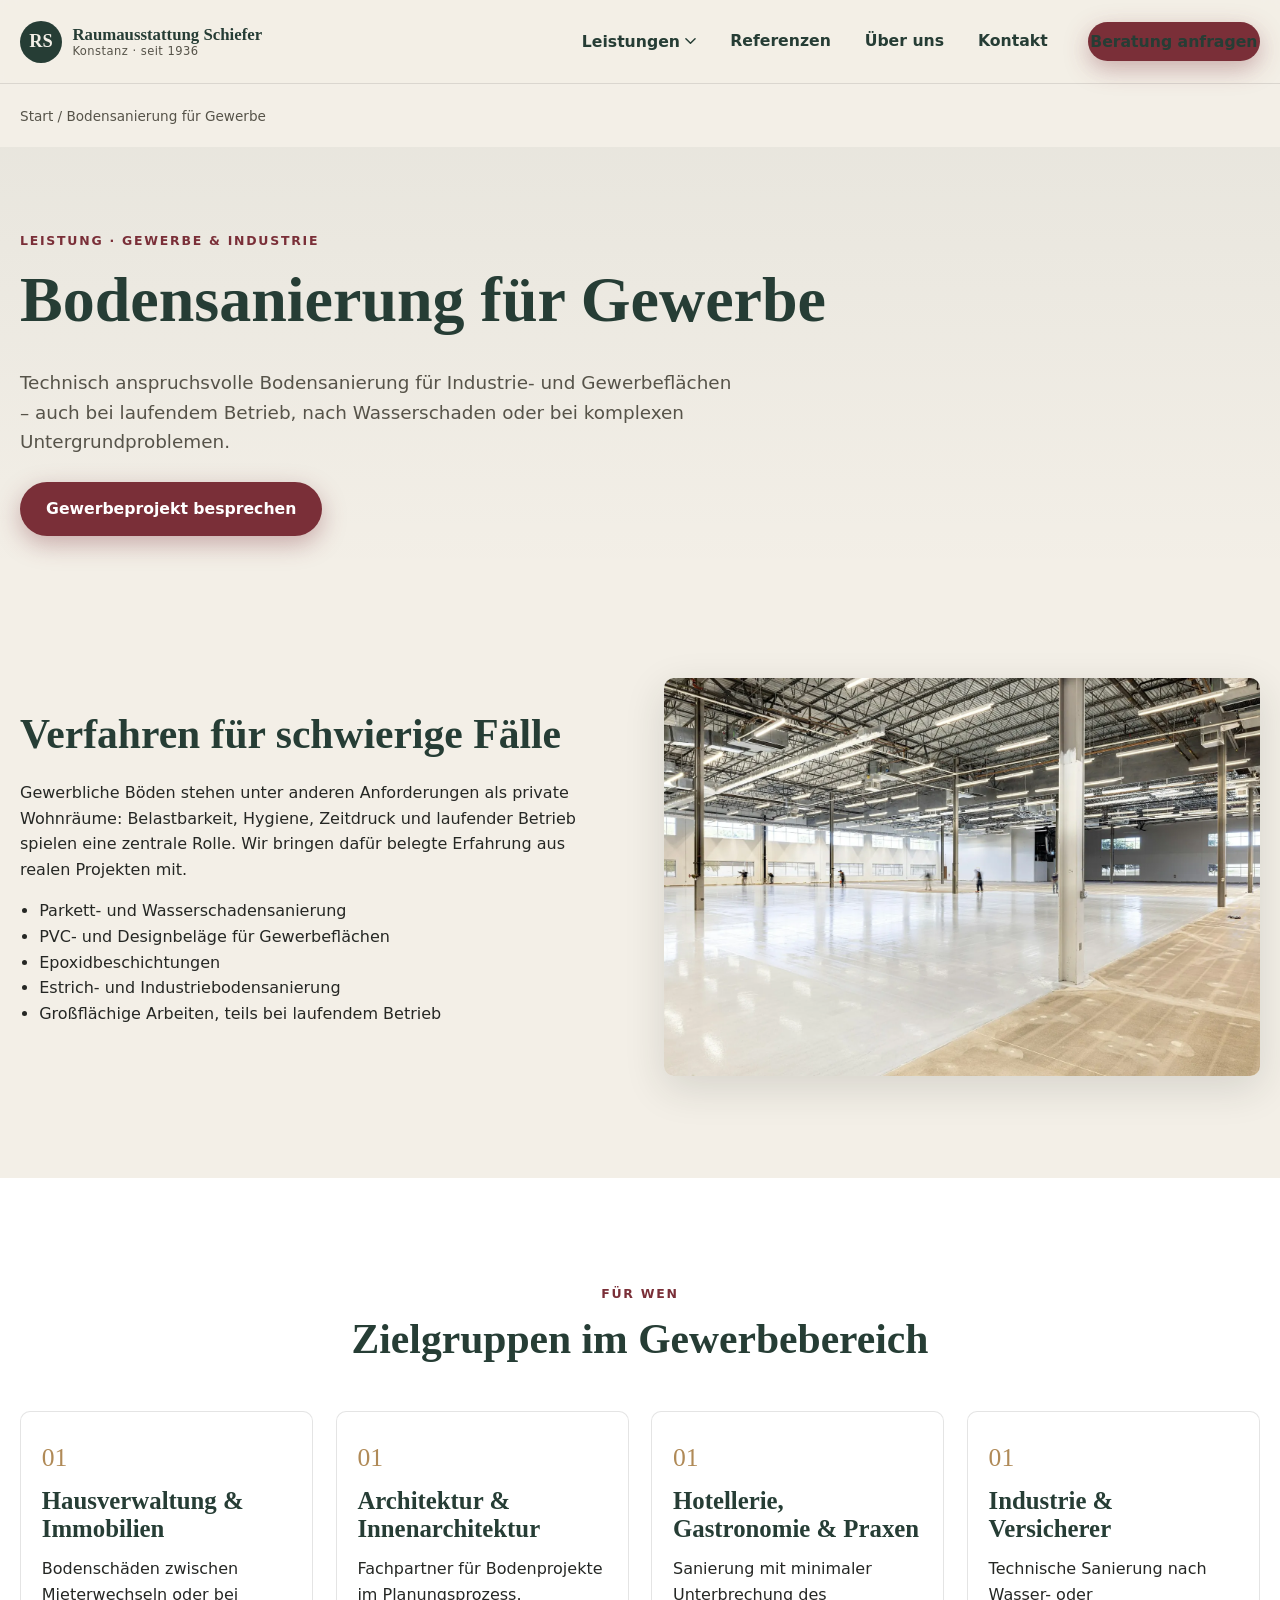
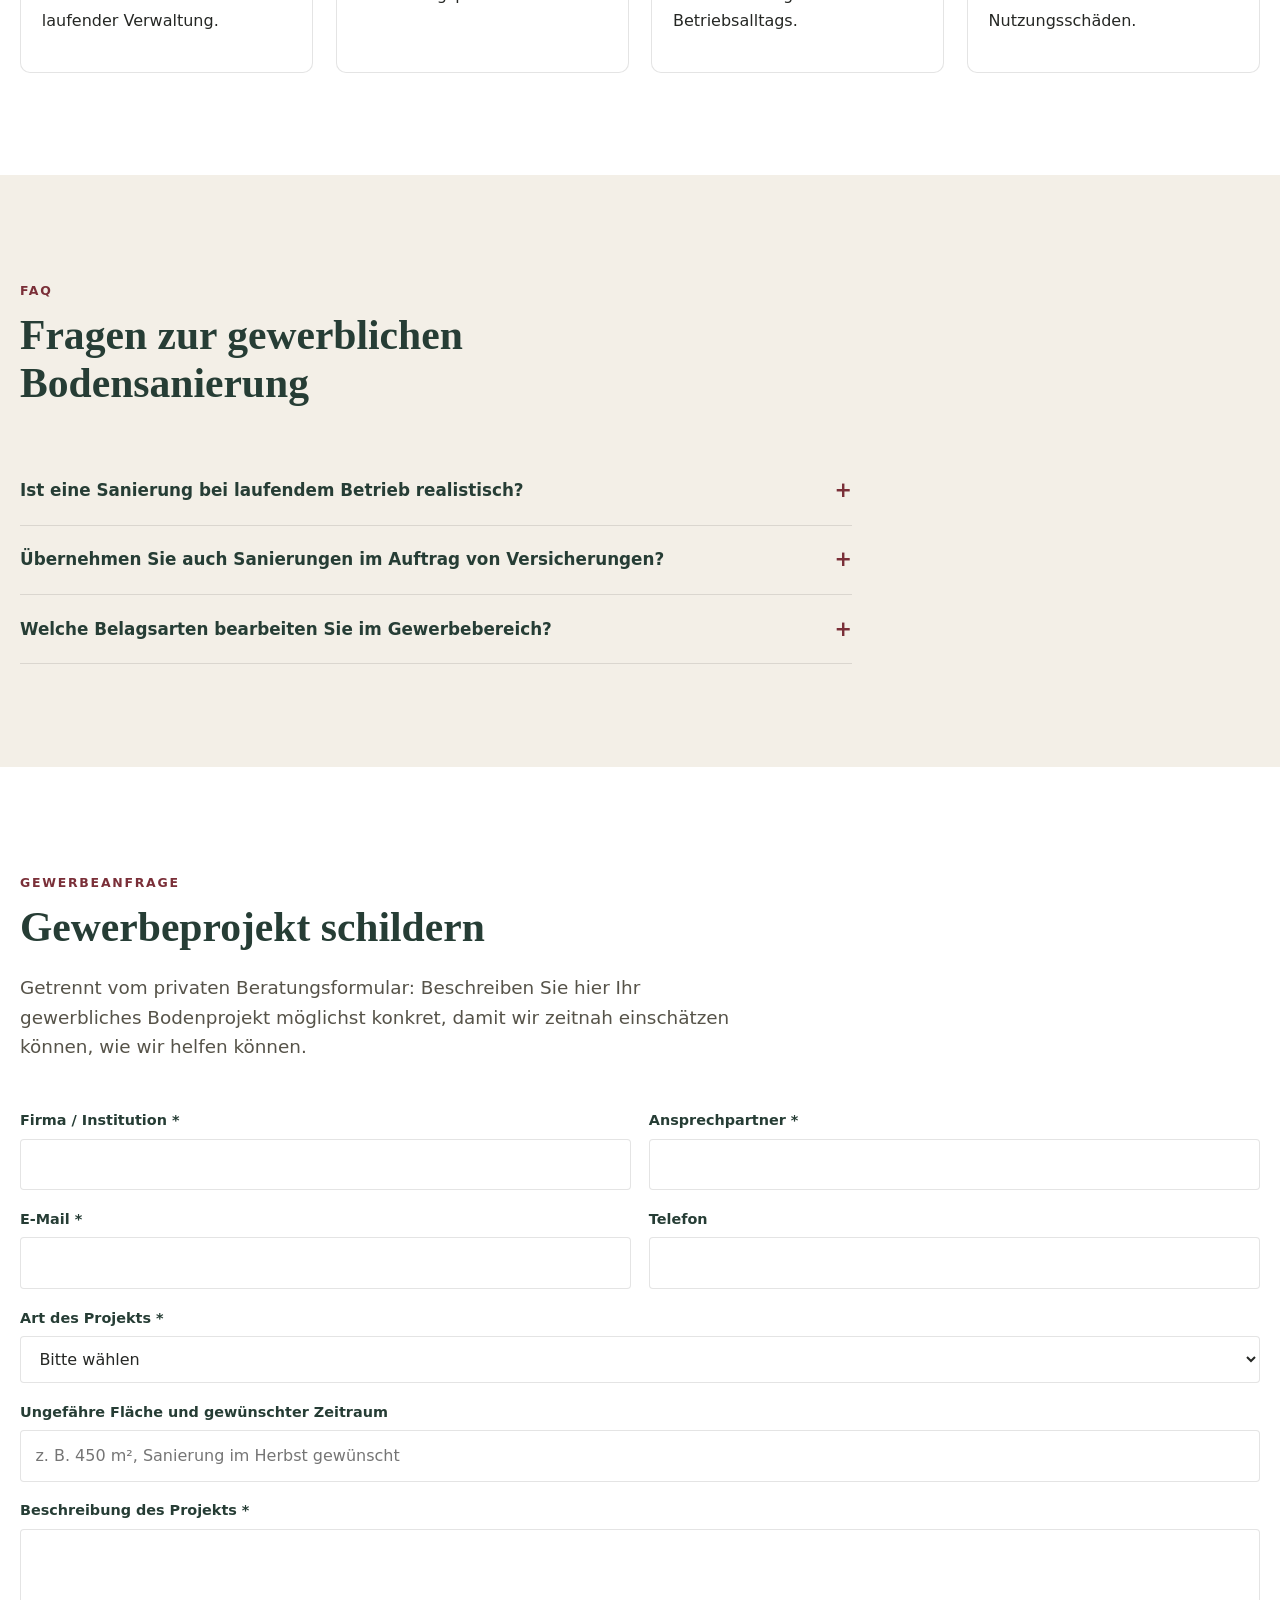
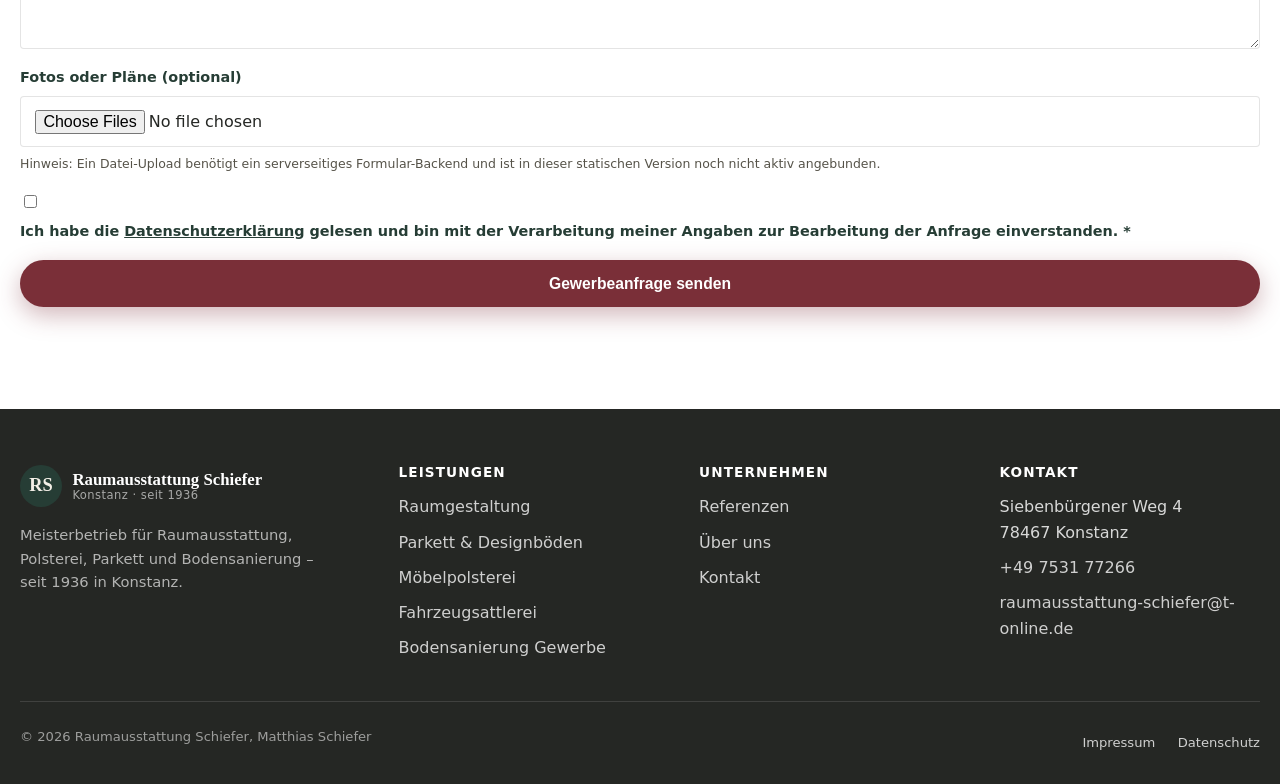
==== bodensanierung-gewerbe.html @ 358d0078 "Initial commit: Raumausstattung Schiefer Website Statische Website (HTML/CSS/Vanilla JS) für Raumaus" ====
<!doctype html>
<html lang="de">
<head>
<meta charset="UTF-8">
<meta name="viewport" content="width=device-width, initial-scale=1">
<title>Bodensanierung für Gewerbe Konstanz | Industrie & B2B | Raumausstattung Schiefer</title>
<meta name="description" content="Gewerbliche Bodensanierung in Konstanz: Wasserschadensanierung, Estrich- und Industriebodensanierung, Epoxidbeschichtung und Designbeläge – auch bei laufendem Betrieb.">
<link rel="canonical" href="https://raumausstattung-schiefer.aurora-innovations.de/bodensanierung-gewerbe.html">
<meta property="og:type" content="website">
<meta property="og:title" content="Bodensanierung für Gewerbe Konstanz | Industrie & B2B | Raumausstattung Schiefer">
<meta property="og:description" content="Gewerbliche Bodensanierung in Konstanz: Wasserschadensanierung, Estrich- und Industriebodensanierung, Epoxidbeschichtung und Designbeläge – auch bei laufendem Betrieb.">
<meta property="og:url" content="https://raumausstattung-schiefer.aurora-innovations.de/bodensanierung-gewerbe.html">
<meta name="theme-color" content="#263D35">
<link rel="stylesheet" href="css/style.css">
</head>
<body>
<a class="skip-link" href="#main">Zum Inhalt springen</a>

<header class="site-header">
  <div class="container">
    <a class="brand" href="index.html" aria-label="Raumausstattung Schiefer – Startseite">
      <span class="brand-mark" aria-hidden="true">RS</span>
      <span class="brand-text"><strong>Raumausstattung Schiefer</strong><span>Konstanz · seit 1936</span></span>
    </a>
    <nav class="main-nav" id="primary-navigation" data-open="false" aria-label="Hauptnavigation">
      <div class="nav-inner">
        <ul>
          <li class="nav-dropdown" data-open="false">
            <button type="button" class="nav-dropdown-toggle" aria-expanded="false" aria-controls="leistungen-panel" aria-current="page">
              Leistungen
              <svg viewBox="0 0 12 8" aria-hidden="true"><path d="M1 1l5 5 5-5" fill="none" stroke="currentColor" stroke-width="1.6" stroke-linecap="round" stroke-linejoin="round"/></svg>
            </button>
            <ul class="nav-dropdown-panel" id="leistungen-panel">
              <li><a href="raumgestaltung.html">Raumgestaltung</a></li>
              <li><a href="parkett-designboeden.html">Parkett &amp; Designböden</a></li>
              <li><a href="moebelpolsterei.html">Möbelpolsterei</a></li>
              <li><a href="fahrzeugsattlerei.html">Fahrzeugsattlerei</a></li>
              <li><a href="bodensanierung-gewerbe.html" aria-current="page">Bodensanierung für Gewerbe</a></li>
            </ul>
          </li>
          <li><a href="referenzen.html">Referenzen</a></li>
          <li><a href="ueber-uns.html">Über uns</a></li>
          <li><a href="kontakt.html">Kontakt</a></li>
        </ul>
        <div class="nav-cta"><a class="btn btn-primary" href="kontakt.html">Beratung anfragen</a></div>
      </div>
    </nav>
    <button type="button" class="nav-toggle" aria-expanded="false" aria-controls="primary-navigation" aria-label="Menü öffnen"><span></span></button>
  </div>
</header>

<main id="main">
  <nav class="breadcrumbs container" aria-label="Breadcrumb" style="padding-top:1.4rem;">
    <a href="index.html">Start</a> / <span aria-current="page">Bodensanierung für Gewerbe</span>
  </nav>

  <section class="page-hero">
    <div class="container">
      <span class="eyebrow">Leistung · Gewerbe &amp; Industrie</span>
      <h1>Bodensanierung für Gewerbe</h1>
      <p class="lede">Technisch anspruchsvolle Bodensanierung für Industrie- und Gewerbeflächen – auch bei laufendem Betrieb, nach Wasserschaden oder bei komplexen Untergrundproblemen.</p>
      <div class="hero-actions" style="margin-top:1.6rem;">
        <a class="btn btn-primary" href="#b2b-anfrage">Gewerbeprojekt besprechen</a>
      </div>
    </div>
  </section>

  <section>
    <div class="container two-col-media">
      <div>
        <h2>Verfahren für schwierige Fälle</h2>
        <p>Gewerbliche Böden stehen unter anderen Anforderungen als private Wohnräume: Belastbarkeit, Hygiene, Zeitdruck und laufender Betrieb spielen eine zentrale Rolle. Wir bringen dafür belegte Erfahrung aus realen Projekten mit.</p>
        <ul>
          <li>Parkett- und Wasserschadensanierung</li>
          <li>PVC- und Designbeläge für Gewerbeflächen</li>
          <li>Epoxidbeschichtungen</li>
          <li>Estrich- und Industriebodensanierung</li>
          <li>Großflächige Arbeiten, teils bei laufendem Betrieb</li>
        </ul>
      </div>
      <div class="media-col">
        <img src="assets/img/bodensanierung-gewerbe.webp" alt="Leerer, sanierter Gewerbeboden mit glatter Oberfläche in einer Halle" width="1600" height="1067" loading="lazy">
      </div>
    </div>
  </section>

  <section class="band-alt">
    <div class="container">
      <div class="section-head center">
        <span class="eyebrow">Für wen</span>
        <h2>Zielgruppen im Gewerbebereich</h2>
      </div>
      <div class="grid-4">
        <div class="step"><h3>Hausverwaltung &amp; Immobilien</h3><p>Bodenschäden zwischen Mieterwechseln oder bei laufender Verwaltung.</p></div>
        <div class="step"><h3>Architektur &amp; Innenarchitektur</h3><p>Fachpartner für Bodenprojekte im Planungsprozess.</p></div>
        <div class="step"><h3>Hotellerie, Gastronomie &amp; Praxen</h3><p>Sanierung mit minimaler Unterbrechung des Betriebsalltags.</p></div>
        <div class="step"><h3>Industrie &amp; Versicherer</h3><p>Technische Sanierung nach Wasser- oder Nutzungsschäden.</p></div>
      </div>
    </div>
  </section>

  <section>
    <div class="container">
      <div class="section-head">
        <span class="eyebrow">FAQ</span>
        <h2>Fragen zur gewerblichen Bodensanierung</h2>
      </div>
      <div class="faq-list">
        <details class="faq-item">
          <summary>Ist eine Sanierung bei laufendem Betrieb realistisch?<span class="plus" aria-hidden="true">+</span></summary>
          <p>Ja, mit staubarmen bzw. abschnittsweisen Verfahren lassen sich viele Sanierungen so planen, dass der laufende Betrieb möglichst wenig beeinträchtigt wird. Details hängen vom konkreten Untergrund und Verfahren ab.</p>
        </details>
        <details class="faq-item">
          <summary>Übernehmen Sie auch Sanierungen im Auftrag von Versicherungen?<span class="plus" aria-hidden="true">+</span></summary>
          <p>Wasserschaden- und Nutzungsschadensanierung gehören zu unseren belegten Referenzfeldern. Sprechen Sie uns zu den konkreten Anforderungen Ihres Falls an.</p>
        </details>
        <details class="faq-item">
          <summary>Welche Belagsarten bearbeiten Sie im Gewerbebereich?<span class="plus" aria-hidden="true">+</span></summary>
          <p>Neben Parkett unter anderem PVC- und Designbeläge, Epoxidbeschichtungen sowie Estrichsanierung.</p>
        </details>
      </div>
    </div>
  </section>

  <section class="band-alt" id="b2b-anfrage">
    <div class="container">
      <div class="section-head">
        <span class="eyebrow">Gewerbeanfrage</span>
        <h2>Gewerbeprojekt schildern</h2>
        <p class="lede">Getrennt vom privaten Beratungsformular: Beschreiben Sie hier Ihr gewerbliches Bodenprojekt möglichst konkret, damit wir zeitnah einschätzen können, wie wir helfen können.</p>
      </div>
      <!-- Formular-Hinweis: Statisches Hosting ohne serverseitige Verarbeitung.
           Aktuell als mailto-Fallback umgesetzt; für Datei-Uploads und Ablage
           wird perspektivisch ein echtes Formular-Backend benötigt (z.B. ein
           serverseitiges Mail-Skript auf dem eigenen Server). -->
      <form class="form-grid" action="mailto:raumausstattung-schiefer@t-online.de" method="post" enctype="text/plain">
        <div class="field">
          <label for="b2b-firma">Firma / Institution *</label>
          <input type="text" id="b2b-firma" name="Firma" required autocomplete="organization">
        </div>
        <div class="field">
          <label for="b2b-ansprechpartner">Ansprechpartner *</label>
          <input type="text" id="b2b-ansprechpartner" name="Ansprechpartner" required autocomplete="name">
        </div>
        <div class="field">
          <label for="b2b-email">E-Mail *</label>
          <input type="email" id="b2b-email" name="E-Mail" required autocomplete="email">
        </div>
        <div class="field">
          <label for="b2b-telefon">Telefon</label>
          <input type="tel" id="b2b-telefon" name="Telefon" autocomplete="tel">
        </div>
        <div class="field full">
          <label for="b2b-art">Art des Projekts *</label>
          <select id="b2b-art" name="Projektart" required>
            <option value="">Bitte wählen</option>
            <option>Wasserschadensanierung</option>
            <option>Industrie-/Estrichsanierung</option>
            <option>PVC-/Designbelag</option>
            <option>Epoxidbeschichtung</option>
            <option>Sonstiges</option>
          </select>
        </div>
        <div class="field full">
          <label for="b2b-flaeche">Ungefähre Fläche und gewünschter Zeitraum</label>
          <input type="text" id="b2b-flaeche" name="Flaeche_Zeitraum" placeholder="z. B. 450 m², Sanierung im Herbst gewünscht">
        </div>
        <div class="field full">
          <label for="b2b-nachricht">Beschreibung des Projekts *</label>
          <textarea id="b2b-nachricht" name="Nachricht" required></textarea>
        </div>
        <div class="field full">
          <label for="b2b-upload">Fotos oder Pläne (optional)</label>
          <input type="file" id="b2b-upload" name="Anhang" multiple accept="image/*,.pdf">
          <span class="hint">Hinweis: Ein Datei-Upload benötigt ein serverseitiges Formular-Backend und ist in dieser statischen Version noch nicht aktiv angebunden.</span>
        </div>
        <div class="field full consent">
          <input type="checkbox" id="b2b-consent" name="Einwilligung" required>
          <label for="b2b-consent">Ich habe die <a href="datenschutz.html">Datenschutzerklärung</a> gelesen und bin mit der Verarbeitung meiner Angaben zur Bearbeitung der Anfrage einverstanden. *</label>
        </div>
        <div class="field full">
          <button type="submit" class="btn btn-primary btn-block">Gewerbeanfrage senden</button>
        </div>
      </form>
    </div>
  </section>

</main>

<footer class="site-footer">
  <div class="container">
    <div class="footer-grid">
      <div class="footer-brand">
        <a class="brand" href="index.html" style="margin-bottom:1rem;">
          <span class="brand-mark" aria-hidden="true">RS</span>
          <span class="brand-text"><strong style="color:#fff;">Raumausstattung Schiefer</strong><span style="color:rgba(255,255,255,0.6);">Konstanz · seit 1936</span></span>
        </a>
        <p>Meisterbetrieb für Raumausstattung, Polsterei, Parkett und Bodensanierung – seit 1936 in Konstanz.</p>
      </div>
      <div>
        <h4>Leistungen</h4>
        <ul>
          <li><a href="raumgestaltung.html">Raumgestaltung</a></li>
          <li><a href="parkett-designboeden.html">Parkett &amp; Designböden</a></li>
          <li><a href="moebelpolsterei.html">Möbelpolsterei</a></li>
          <li><a href="fahrzeugsattlerei.html">Fahrzeugsattlerei</a></li>
          <li><a href="bodensanierung-gewerbe.html">Bodensanierung Gewerbe</a></li>
        </ul>
      </div>
      <div>
        <h4>Unternehmen</h4>
        <ul>
          <li><a href="referenzen.html">Referenzen</a></li>
          <li><a href="ueber-uns.html">Über uns</a></li>
          <li><a href="kontakt.html">Kontakt</a></li>
        </ul>
      </div>
      <div>
        <h4>Kontakt</h4>
        <ul>
          <li>Siebenbürgener Weg 4<br>78467 Konstanz</li>
          <li><a href="tel:+4975317 7266">+49 7531 77266</a></li>
          <li><a href="mailto:raumausstattung-schiefer@t-online.de">raumausstattung-schiefer@t-online.de</a></li>
        </ul>
      </div>
    </div>
    <div class="footer-bottom">
      <p>&copy; <span data-current-year>2026</span> Raumausstattung Schiefer, Matthias Schiefer</p>
      <ul>
        <li><a href="impressum.html">Impressum</a></li>
        <li><a href="datenschutz.html">Datenschutz</a></li>
      </ul>
    </div>
  </div>
</footer>

<script src="js/main.js"></script>
</body>
</html>
---- css/style.css ----
/* =========================================================
   Raumausstattung Schiefer – Design System
   Palette laut phase2_markenanalyse.md (Relaunch-Empfehlung)
   ========================================================= */

:root {
  --color-leinen: #F3EFE7;
  --color-leinen-rgb: 243, 239, 231;
  --color-nussbaum: #6B4A35;
  --color-wald: #263D35;
  --color-wald-rgb: 38, 61, 53;
  --color-bordeaux: #7A2F38;
  --color-messing: #B08A57;
  --color-graphit: #252724;

  --color-bg: var(--color-leinen);
  --color-bg-elevated: #ffffff;
  --color-text: var(--color-graphit);
  --color-text-muted: #565349;
  --color-accent: var(--color-bordeaux);
  --color-accent-contrast: #ffffff;
  --color-line: rgba(37, 39, 36, 0.12);

  --font-display: "Fraunces", "Iowan Old Style", Georgia, serif;
  --font-body: "Inter", "Segoe UI", system-ui, -apple-system, sans-serif;

  --container-w: 1240px;
  --radius-s: 4px;
  --radius-m: 10px;
  --radius-l: 22px;
  --shadow-soft: 0 12px 40px rgba(37, 39, 36, 0.14);
  --header-h: 84px;

  --ease-standard: cubic-bezier(0.22, 1, 0.36, 1);
}

/* ---------- Reset ---------- */
*, *::before, *::after { box-sizing: border-box; }
html { scroll-behavior: smooth; }
@media (prefers-reduced-motion: reduce) {
  html { scroll-behavior: auto; }
  *, *::before, *::after {
    animation-duration: 0.001ms !important;
    animation-iteration-count: 1 !important;
    transition-duration: 0.001ms !important;
    scroll-behavior: auto !important;
  }
}
body {
  margin: 0;
  background: var(--color-bg);
  color: var(--color-text);
  font-family: var(--font-body);
  font-size: 16px;
  line-height: 1.6;
  -webkit-font-smoothing: antialiased;
}
img { max-width: 100%; height: auto; display: block; }
a { color: inherit; }
h1, h2, h3, h4 { font-family: var(--font-display); font-weight: 600; line-height: 1.15; margin: 0 0 0.5em; color: var(--color-wald); }
h1 { font-size: clamp(2.4rem, 5vw, 4rem); }
h2 { font-size: clamp(1.8rem, 3.4vw, 2.6rem); }
h3 { font-size: clamp(1.25rem, 2vw, 1.55rem); }
p { margin: 0 0 1em; }
ul { padding-left: 1.2em; }
.container {
  width: min(100% - 2.5rem, var(--container-w));
  margin-inline: auto;
}
section { padding: clamp(3.5rem, 8vw, 6.5rem) 0; }

/* focus visibility */
a:focus-visible, button:focus-visible, input:focus-visible, textarea:focus-visible, select:focus-visible, summary:focus-visible {
  outline: 3px solid var(--color-messing);
  outline-offset: 3px;
}

.skip-link {
  position: absolute;
  left: -999px;
  top: 0;
  background: var(--color-wald);
  color: #fff;
  padding: 0.8em 1.2em;
  z-index: 1000;
  border-radius: 0 0 var(--radius-s) 0;
}
.skip-link:focus {
  left: 0;
}

.eyebrow {
  display: inline-block;
  font-family: var(--font-body);
  font-weight: 600;
  letter-spacing: 0.14em;
  text-transform: uppercase;
  font-size: 0.78rem;
  color: var(--color-bordeaux);
  margin-bottom: 0.9em;
}

.lede {
  font-size: 1.15rem;
  color: var(--color-text-muted);
  max-width: 62ch;
}

/* ---------- Buttons ---------- */
.btn {
  display: inline-flex;
  align-items: center;
  gap: 0.5em;
  padding: 0.85em 1.6em;
  border-radius: 999px;
  font-weight: 600;
  font-size: 0.98rem;
  text-decoration: none;
  border: 1.5px solid transparent;
  cursor: pointer;
  transition: transform 0.25s var(--ease-standard), background-color 0.25s, color 0.25s, box-shadow .25s;
  white-space: nowrap;
}
.btn:hover { transform: translateY(-2px); }
.btn-primary {
  background: var(--color-bordeaux);
  color: #fff;
  box-shadow: 0 8px 24px rgba(122, 47, 56, 0.35);
}
.btn-primary:hover { background: #8f3a44; }
.btn-secondary {
  background: transparent;
  color: var(--color-wald);
  border-color: currentColor;
}
.btn-secondary:hover { background: rgba(38, 61, 53, 0.08); }
.btn-on-dark {
  background: rgba(255,255,255,0.08);
  color: #fff;
  border-color: rgba(255,255,255,0.5);
  backdrop-filter: blur(6px);
}
.btn-on-dark:hover { background: rgba(255,255,255,0.18); }
.btn-block { width: 100%; justify-content: center; }

/* ---------- Header ---------- */
.site-header {
  position: sticky;
  top: 0;
  z-index: 500;
  height: var(--header-h);
  display: flex;
  align-items: center;
  background: rgba(var(--color-leinen-rgb), 0.86);
  backdrop-filter: saturate(160%) blur(10px);
  border-bottom: 1px solid var(--color-line);
}
.site-header .container {
  display: flex;
  align-items: center;
  justify-content: space-between;
  gap: 2rem;
}
.brand {
  display: flex;
  align-items: center;
  gap: 0.65em;
  text-decoration: none;
  flex-shrink: 0;
  margin-right: auto;
}
.brand-mark {
  width: 42px;
  height: 42px;
  border-radius: 50%;
  background: var(--color-wald);
  color: var(--color-leinen);
  display: flex;
  align-items: center;
  justify-content: center;
  font-family: var(--font-display);
  font-weight: 600;
  font-size: 1.15rem;
  flex-shrink: 0;
}
.brand-text {
  display: flex;
  flex-direction: column;
  line-height: 1.15;
}
.brand-text strong {
  font-family: var(--font-display);
  font-size: 1.05rem;
  color: var(--color-wald);
  white-space: nowrap;
}
.brand-text span {
  font-size: 0.72rem;
  color: var(--color-text-muted);
  letter-spacing: 0.04em;
  white-space: nowrap;
}

.main-nav {
  display: flex;
  align-items: center;
}
.main-nav .nav-inner {
  display: flex;
  align-items: center;
  gap: clamp(1.5rem, 3vw, 3rem);
}
.main-nav ul {
  list-style: none;
  display: flex;
  align-items: center;
  gap: clamp(1.4rem, 2.4vw, 2.6rem);
  margin: 0;
  padding: 0;
}
.main-nav a {
  text-decoration: none;
  font-weight: 600;
  font-size: 0.98rem;
  color: var(--color-wald);
  white-space: nowrap;
  position: relative;
  padding: 0.4em 0.1em;
}
.main-nav a::after {
  content: "";
  position: absolute;
  left: 0; right: 100%;
  bottom: 0;
  height: 2px;
  background: var(--color-bordeaux);
  transition: right 0.25s var(--ease-standard);
}
.main-nav a:hover::after,
.main-nav a[aria-current="page"]::after { right: 0; }
.main-nav a[aria-current="page"] { color: var(--color-bordeaux); }

.nav-dropdown { position: relative; }
.nav-dropdown-toggle {
  display: inline-flex;
  align-items: center;
  gap: 0.35em;
  background: none;
  border: none;
  font: inherit;
  font-weight: 600;
  font-size: 0.98rem;
  color: var(--color-wald);
  cursor: pointer;
  padding: 0.4em 0.1em;
  white-space: nowrap;
}
.nav-dropdown-toggle svg { width: 0.7em; height: 0.7em; transition: transform .2s var(--ease-standard); }
.nav-dropdown[data-open="true"] .nav-dropdown-toggle svg { transform: rotate(180deg); }
.nav-dropdown-panel {
  position: absolute;
  top: calc(100% + 14px);
  left: 50%;
  transform: translateX(-50%);
  background: var(--color-bg-elevated);
  border-radius: var(--radius-m);
  box-shadow: var(--shadow-soft);
  padding: 0.6rem;
  min-width: 280px;
  list-style: none;
  margin: 0;
  display: grid;
  gap: 0.15rem;
  opacity: 0;
  visibility: hidden;
  translate: 0 6px;
  transition: opacity .2s var(--ease-standard), translate .2s var(--ease-standard), visibility .2s;
}
.nav-dropdown[data-open="true"] .nav-dropdown-panel {
  opacity: 1;
  visibility: visible;
  translate: 0 0;
}
.nav-dropdown-panel a {
  display: block;
  padding: 0.7em 0.9em;
  border-radius: var(--radius-s);
  font-weight: 500;
}
.nav-dropdown-panel a:hover { background: rgba(38,61,53,0.06); }
.nav-dropdown-panel a::after { display: none; }

.nav-cta { flex-shrink: 0; }

.nav-toggle {
  display: none;
  background: none;
  border: 1.5px solid var(--color-wald);
  border-radius: 999px;
  width: 46px;
  height: 46px;
  align-items: center;
  justify-content: center;
  cursor: pointer;
}
.nav-toggle span, .nav-toggle span::before, .nav-toggle span::after {
  content: "";
  display: block;
  width: 18px;
  height: 2px;
  background: var(--color-wald);
  position: relative;
  transition: transform .25s var(--ease-standard), opacity .25s;
}
.nav-toggle span::before { position: absolute; top: -6px; }
.nav-toggle span::after { position: absolute; top: 6px; }
.nav-toggle[aria-expanded="true"] span { background: transparent; }
.nav-toggle[aria-expanded="true"] span::before { transform: translateY(6px) rotate(45deg); }
.nav-toggle[aria-expanded="true"] span::after { transform: translateY(-6px) rotate(-45deg); }

@media (max-width: 880px) {
  .main-nav {
    position: fixed;
    inset: var(--header-h) 0 0 0;
    background: var(--color-bg);
    transform: translateX(100%);
    transition: transform 0.3s var(--ease-standard);
    overflow-y: auto;
    padding: 1.5rem 0 3rem;
  }
  .main-nav[data-open="true"] { transform: translateX(0); }
  .main-nav .nav-inner { display: block; width: min(100% - 2.5rem, 480px); margin-inline: auto; }
  .main-nav ul { flex-direction: column; align-items: stretch; gap: 0.2rem; }
  .main-nav a { display: block; padding: 0.9em 0.2em; font-size: 1.1rem; }
  .nav-dropdown-toggle { width: 100%; justify-content: space-between; padding: 0.9em 0.2em; font-size: 1.1rem; }
  .nav-dropdown-panel {
    position: static;
    transform: none;
    box-shadow: none;
    background: rgba(38,61,53,0.04);
    opacity: 1; visibility: visible; translate: none;
    display: none;
    min-width: 0;
  }
  .nav-dropdown[data-open="true"] .nav-dropdown-panel { display: grid; }
  .nav-cta { margin-top: 1.2rem; }
  .nav-cta .btn { width: 100%; }
  .nav-toggle { display: inline-flex; }
}

/* ---------- Hero ---------- */
.hero {
  position: relative;
  min-height: min(140vh, 1180px);
  overflow: clip;
  background: var(--color-wald);
  color: #fff;
  padding: 0;
}
.hero-stage {
  position: sticky;
  top: 0;
  height: 100svh;
  min-height: 560px;
  display: flex;
  align-items: center;
  overflow: hidden;
}
.hero-media {
  position: absolute;
  inset: -6% -6%;
  z-index: 1;
  will-change: transform;
}
.hero-media picture {
  display: block;
  width: 100%;
  height: 100%;
}
.hero-media img {
  width: 100%;
  height: 100%;
  object-fit: cover;
  object-position: 68% 32%;
}
.hero-scrim {
  position: absolute;
  inset: 0;
  z-index: 2;
  background:
    linear-gradient(90deg, rgba(20,28,25,0.88) 0%, rgba(20,28,25,0.55) 38%, rgba(20,28,25,0.08) 62%, rgba(20,28,25,0.28) 100%),
    linear-gradient(0deg, rgba(15,20,18,0.55) 0%, rgba(15,20,18,0) 32%);
}
.hero-lightsweep {
  position: absolute;
  inset: -20% -40%;
  z-index: 3;
  background: radial-gradient(closest-side, rgba(176,138,87,0.35), rgba(176,138,87,0) 70%);
  mix-blend-mode: screen;
  will-change: transform;
  pointer-events: none;
}
.hero-particles {
  position: absolute;
  inset: 0;
  z-index: 3;
  pointer-events: none;
  will-change: transform;
}
.hero-particles span {
  position: absolute;
  width: var(--s, 4px);
  height: var(--s, 4px);
  border-radius: 50%;
  background: rgba(243, 239, 231, 0.55);
  top: var(--y, 50%);
  left: var(--x, 50%);
  animation: drift var(--dur, 14s) ease-in-out infinite;
  animation-delay: var(--delay, 0s);
}
@keyframes drift {
  0%, 100% { transform: translate(0, 0); opacity: 0.25; }
  50% { transform: translate(10px, -22px); opacity: 0.75; }
}
.hero-content {
  position: relative;
  z-index: 4;
  width: 100%;
}
.hero-content .container { max-width: 1240px; }
.hero-text { max-width: 42rem; }
.hero-text .eyebrow { color: var(--color-messing); }
.hero-text h1 { color: #fff; }
.hero-text .lede { color: rgba(255,255,255,0.86); font-size: 1.2rem; }
.hero-actions { display: flex; flex-wrap: wrap; gap: 1rem; margin-top: 2rem; }
.hero-scroll-cue {
  position: absolute;
  left: 50%;
  bottom: clamp(1.2rem, 4vw, 2.4rem);
  transform: translateX(-50%);
  z-index: 4;
  display: flex;
  flex-direction: column;
  align-items: center;
  gap: 0.5em;
  color: rgba(255,255,255,0.75);
  font-size: 0.78rem;
  letter-spacing: 0.1em;
  text-transform: uppercase;
}
.hero-scroll-cue .line {
  width: 1px; height: 34px;
  background: linear-gradient(rgba(255,255,255,0), rgba(255,255,255,0.9), rgba(255,255,255,0));
  animation: scrollcue 2.2s ease-in-out infinite;
}
@keyframes scrollcue {
  0% { transform: translateY(-10px); opacity: 0; }
  50% { opacity: 1; }
  100% { transform: translateY(10px); opacity: 0; }
}
.hero-entries {
  position: relative;
  z-index: 5;
  background: var(--color-bg);
  border-radius: var(--radius-l) var(--radius-l) 0 0;
  margin-top: -1px;
}
.entry-grid {
  display: grid;
  grid-template-columns: repeat(4, 1fr);
  gap: 1.1rem;
  padding: clamp(2.4rem, 5vw, 3.6rem) 0;
}
.entry-card {
  background: var(--color-bg-elevated);
  border-radius: var(--radius-m);
  padding: 1.6rem 1.3rem;
  text-decoration: none;
  box-shadow: 0 6px 18px rgba(37,39,36,0.06);
  border: 1px solid var(--color-line);
  transition: transform .25s var(--ease-standard), box-shadow .25s;
}
.entry-card:hover { transform: translateY(-4px); box-shadow: var(--shadow-soft); }
.entry-card .icon { font-size: 1.7rem; margin-bottom: 0.6rem; display: block; }
.entry-card h3 { margin-bottom: 0.25em; font-size: 1.05rem; }
.entry-card p { margin: 0; font-size: 0.9rem; color: var(--color-text-muted); }

@media (prefers-reduced-motion: reduce) {
  .hero-media, .hero-lightsweep, .hero-particles { transform: none !important; }
  .hero-particles span, .hero-scroll-cue .line { animation: none; }
}

@media (max-width: 780px) {
  .hero { min-height: auto; }
  .hero-stage { position: relative; height: auto; min-height: 0; padding: 6rem 0 3rem; }
  .hero-media { position: absolute; inset: 0; }
  .hero-media img { object-position: 62% 30%; }
  .entry-grid { grid-template-columns: 1fr 1fr; }
}

/* ---------- Generic sections ---------- */
.section-head {
  max-width: 46rem;
  margin-bottom: clamp(2rem, 4vw, 3rem);
}
.section-head.center { margin-inline: auto; text-align: center; }

.grid-2 { display: grid; grid-template-columns: 1.1fr 0.9fr; gap: clamp(2rem, 5vw, 4rem); align-items: center; }
.grid-3 { display: grid; grid-template-columns: repeat(3, 1fr); gap: 1.6rem; }
.grid-4 { display: grid; grid-template-columns: repeat(4, 1fr); gap: 1.4rem; }
@media (max-width: 980px) {
  .grid-2 { grid-template-columns: 1fr; }
  .grid-3 { grid-template-columns: 1fr 1fr; }
  .grid-4 { grid-template-columns: 1fr 1fr; }
}
@media (max-width: 560px) {
  .grid-3 { grid-template-columns: 1fr; }
  .grid-4 { grid-template-columns: 1fr; }
}

.card {
  display: block;
  background: var(--color-bg-elevated);
  border-radius: var(--radius-m);
  overflow: hidden;
  border: 1px solid var(--color-line);
  text-decoration: none;
  transition: transform .25s var(--ease-standard), box-shadow .25s;
}
.card:hover { transform: translateY(-3px); box-shadow: var(--shadow-soft); }
.card img { aspect-ratio: 4/3; object-fit: cover; }
.card-body { padding: 1.3rem 1.4rem 1.5rem; }
.card-body h3 { margin-bottom: 0.4em; }
.card-body p { color: var(--color-text-muted); font-size: 0.95rem; margin-bottom: 0.6em; }
.card-tag {
  display: inline-block;
  font-size: 0.72rem;
  font-weight: 700;
  letter-spacing: 0.06em;
  text-transform: uppercase;
  color: var(--color-bordeaux);
  background: rgba(122,47,56,0.08);
  padding: 0.3em 0.7em;
  border-radius: 999px;
  margin-bottom: 0.7em;
}

.band {
  background: var(--color-wald);
  color: #fff;
}
.band h2, .band h3 { color: #fff; }
.band .lede { color: rgba(255,255,255,0.8); }

.band-alt { background: var(--color-bg-elevated); }

.stat-row { display: flex; flex-wrap: wrap; gap: clamp(1.6rem, 5vw, 3.5rem); margin-top: 2rem; }
.stat-row .stat strong { display: block; font-family: var(--font-display); font-size: 2.2rem; color: var(--color-messing); }
.stat-row .stat span { font-size: 0.85rem; color: rgba(255,255,255,0.75); }

.timeline { list-style: none; padding: 0; margin: 0; border-left: 2px solid var(--color-line); }
.timeline li { position: relative; padding: 0 0 2rem 1.6rem; }
.timeline li::before {
  content: ""; position: absolute; left: -6.5px; top: 4px;
  width: 11px; height: 11px; border-radius: 50%;
  background: var(--color-bordeaux); border: 2px solid var(--color-bg);
}
.timeline strong { display: block; color: var(--color-wald); font-family: var(--font-display); }

/* ---------- Process steps ---------- */
.steps { counter-reset: step; display: grid; grid-template-columns: repeat(4, 1fr); gap: 1.4rem; }
@media (max-width: 880px) { .steps { grid-template-columns: 1fr 1fr; } }
@media (max-width: 560px) { .steps { grid-template-columns: 1fr; } }
.step { position: relative; padding: 1.6rem 1.3rem 1.4rem; background: var(--color-bg-elevated); border-radius: var(--radius-m); border: 1px solid var(--color-line); }
.step::before {
  counter-increment: step;
  content: counter(step, decimal-leading-zero);
  font-family: var(--font-display);
  font-size: 1.6rem;
  color: var(--color-messing);
  display: block;
  margin-bottom: 0.5rem;
}

/* ---------- FAQ ---------- */
.faq-list { max-width: 52rem; }
.faq-item {
  border-bottom: 1px solid var(--color-line);
  padding: 1.1rem 0;
}
.faq-item summary {
  cursor: pointer;
  list-style: none;
  display: flex;
  align-items: center;
  justify-content: space-between;
  gap: 1rem;
  font-weight: 600;
  color: var(--color-wald);
  font-size: 1.05rem;
}
.faq-item summary::-webkit-details-marker { display: none; }
.faq-item summary .plus { flex-shrink: 0; font-size: 1.3rem; color: var(--color-bordeaux); transition: transform .25s var(--ease-standard); }
.faq-item[open] summary .plus { transform: rotate(45deg); }
.faq-item p { margin: 0.8rem 0 0; color: var(--color-text-muted); }

/* ---------- Forms ---------- */
.form-grid { display: grid; grid-template-columns: 1fr 1fr; gap: 1.1rem; }
@media (max-width: 640px) { .form-grid { grid-template-columns: 1fr; } }
.field { display: flex; flex-direction: column; gap: 0.4em; }
.field.full { grid-column: 1 / -1; }
.field label { font-weight: 600; font-size: 0.9rem; color: var(--color-wald); }
.field .hint { font-size: 0.78rem; color: var(--color-text-muted); font-weight: 400; }
.field input, .field select, .field textarea {
  font: inherit;
  padding: 0.75em 0.9em;
  border-radius: var(--radius-s);
  border: 1.5px solid var(--color-line);
  background: #fff;
  color: var(--color-text);
}
.field input:focus, .field select:focus, .field textarea:focus { border-color: var(--color-bordeaux); }
.field textarea { resize: vertical; min-height: 120px; }
.consent { display: flex; align-items: flex-start; gap: 0.6em; font-size: 0.85rem; color: var(--color-text-muted); }
.consent input { margin-top: 0.3em; }

/* ---------- Notice banners ---------- */
.legal-notice {
  background: #FCEFC7;
  border: 1px solid #E0B94D;
  color: #5C4A12;
  border-radius: var(--radius-m);
  padding: 1rem 1.3rem;
  font-size: 0.92rem;
  margin-bottom: 2rem;
}
.legal-notice strong { display: block; margin-bottom: 0.2em; }

.open-question {
  background: rgba(122,47,56,0.06);
  border: 1px dashed var(--color-bordeaux);
  border-radius: var(--radius-s);
  padding: 0.7em 1em;
  font-size: 0.85rem;
  color: var(--color-bordeaux);
  margin: 0.6em 0;
}

/* ---------- Map ---------- */
.map-frame {
  position: relative;
  border-radius: var(--radius-m);
  overflow: hidden;
  aspect-ratio: 16/10;
  background: #dcd6c8;
  border: 1px solid var(--color-line);
}
.map-frame iframe { width: 100%; height: 100%; border: 0; }
.map-fallback {
  position: absolute; inset: 0;
  display: flex; flex-direction: column; align-items: center; justify-content: center;
  gap: 0.8em; text-align: center; padding: 2rem;
  background: linear-gradient(160deg, #efe9db, #dcd3bd);
}

/* ---------- Footer ---------- */
.site-footer {
  background: var(--color-graphit);
  color: rgba(255,255,255,0.82);
  padding: 3.5rem 0 1.5rem;
}
.footer-grid {
  display: grid;
  grid-template-columns: 1.3fr 1fr 1fr 1fr;
  gap: 2.5rem;
  padding-bottom: 2.5rem;
  border-bottom: 1px solid rgba(255,255,255,0.12);
}
@media (max-width: 880px) { .footer-grid { grid-template-columns: 1fr 1fr; } }
@media (max-width: 560px) { .footer-grid { grid-template-columns: 1fr; } }
.site-footer h4 { color: #fff; font-family: var(--font-body); font-size: 0.85rem; letter-spacing: 0.08em; text-transform: uppercase; margin-bottom: 1em; }
.site-footer ul { list-style: none; padding: 0; margin: 0; display: grid; gap: 0.6em; }
.site-footer a { text-decoration: none; color: rgba(255,255,255,0.78); }
.site-footer a:hover { color: #fff; }
.footer-brand p { color: rgba(255,255,255,0.65); font-size: 0.92rem; max-width: 32ch; }
.footer-bottom {
  display: flex; flex-wrap: wrap; gap: 1rem;
  justify-content: space-between; align-items: center;
  padding-top: 1.5rem; font-size: 0.82rem; color: rgba(255,255,255,0.55);
}
.footer-bottom ul { list-style: none; display: flex; gap: 1.4rem; padding: 0; margin: 0; flex-wrap: wrap; }

/* ---------- Utility ---------- */
.text-center { text-align: center; }
.mt-0 { margin-top: 0; }
.visually-hidden {
  position: absolute; width: 1px; height: 1px; padding: 0; margin: -1px;
  overflow: hidden; clip: rect(0,0,0,0); white-space: nowrap; border: 0;
}
.breadcrumbs { font-size: 0.85rem; color: var(--color-text-muted); margin-bottom: 1.2rem; }
.breadcrumbs a { text-decoration: none; color: var(--color-text-muted); }
.breadcrumbs a:hover { color: var(--color-bordeaux); }

.page-hero {
  padding: clamp(3rem, 8vw, 5rem) 0 2.5rem;
  background: linear-gradient(180deg, rgba(38,61,53,0.05), transparent);
}
.page-hero .eyebrow { color: var(--color-bordeaux); }

.two-col-media {
  display: grid;
  grid-template-columns: 1fr 1fr;
  gap: clamp(1.5rem, 4vw, 3rem);
  align-items: center;
}
.two-col-media.reverse .media-col { order: 2; }
@media (max-width: 880px) {
  .two-col-media { grid-template-columns: 1fr; }
  .two-col-media.reverse .media-col { order: 0; }
}
.media-col img { border-radius: var(--radius-m); box-shadow: var(--shadow-soft); }

.filter-bar {
  display: flex; flex-wrap: wrap; gap: 0.6rem;
  margin-bottom: 2.2rem;
}
.filter-chip {
  border: 1.5px solid var(--color-line);
  background: var(--color-bg-elevated);
  padding: 0.5em 1.1em;
  border-radius: 999px;
  font-size: 0.88rem;
  font-weight: 600;
  cursor: pointer;
  color: var(--color-text-muted);
}
.filter-chip[aria-pressed="true"] {
  background: var(--color-wald);
  border-color: var(--color-wald);
  color: #fff;
}

.contact-strip {
  display: flex; flex-wrap: wrap; gap: 1.6rem 2.4rem;
}
.contact-strip .item { display: flex; gap: 0.8em; align-items: flex-start; }
.contact-strip .item strong { display: block; color: var(--color-wald); }
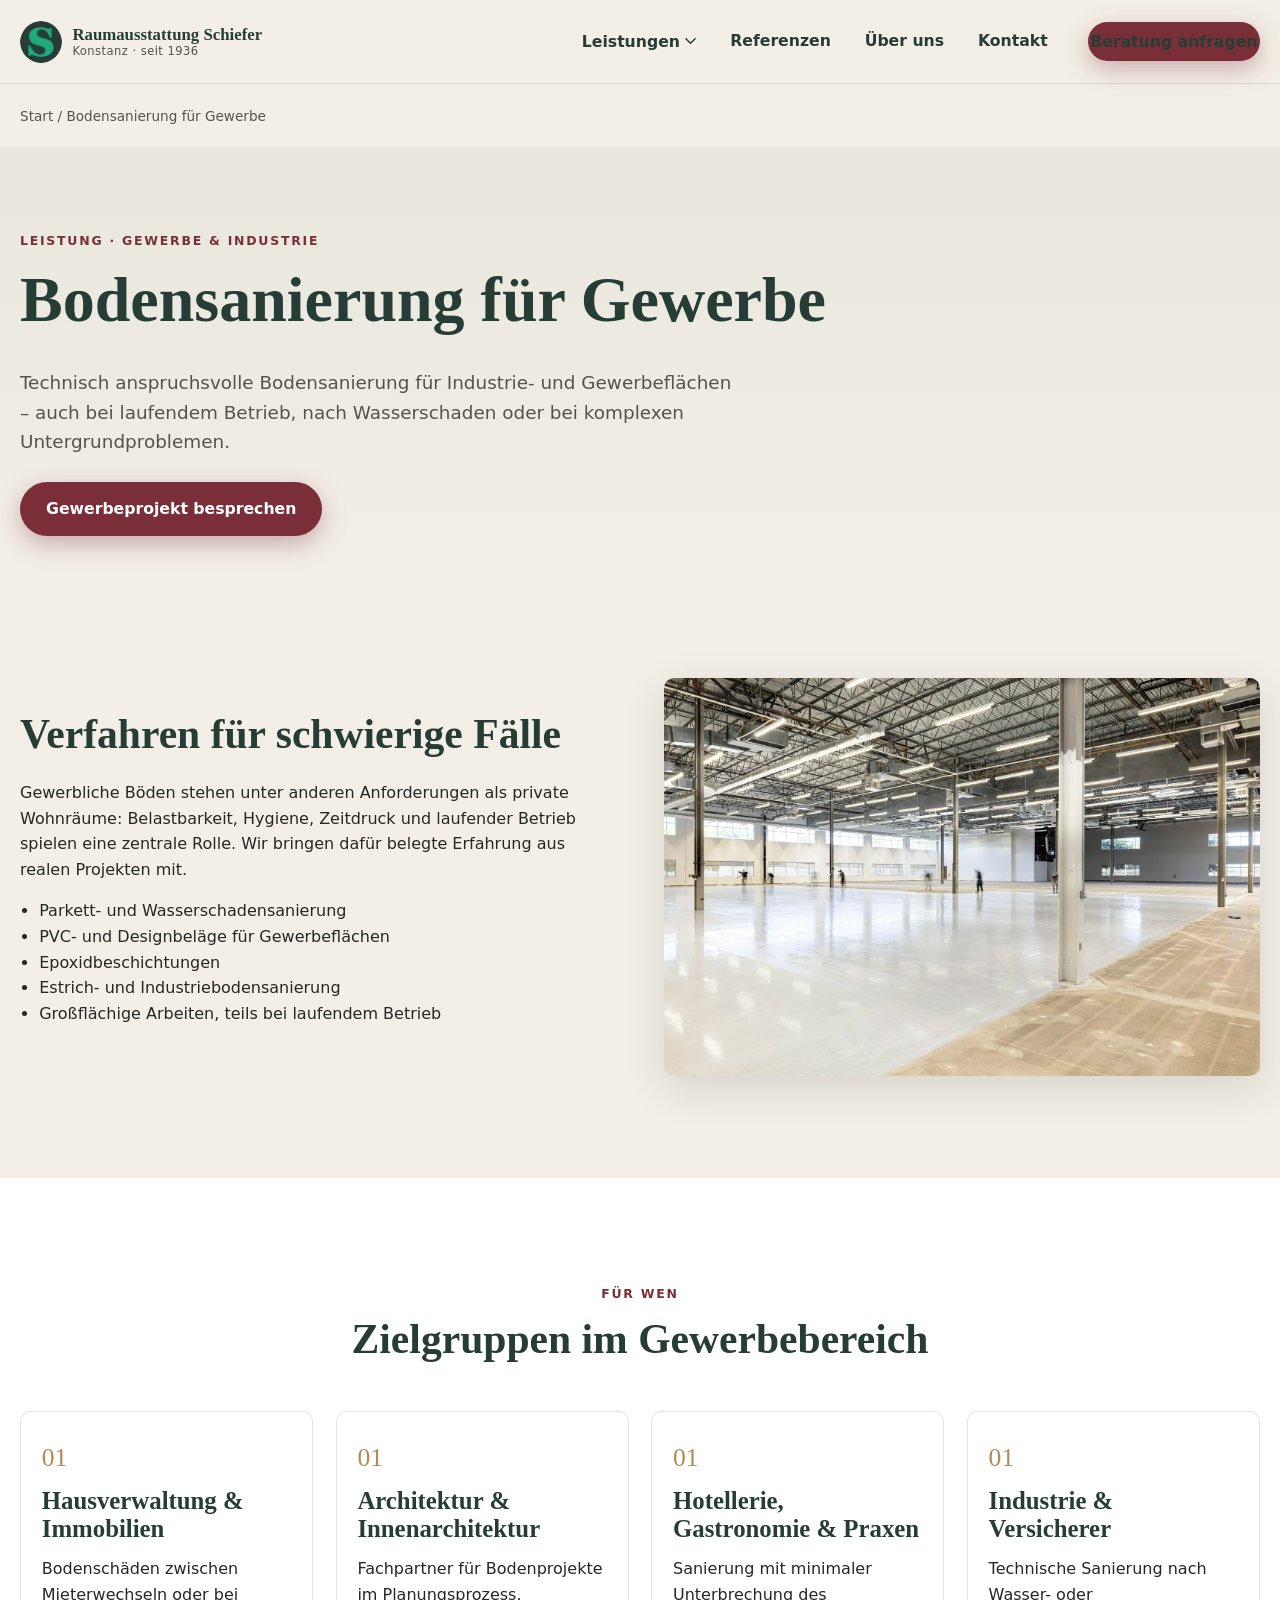
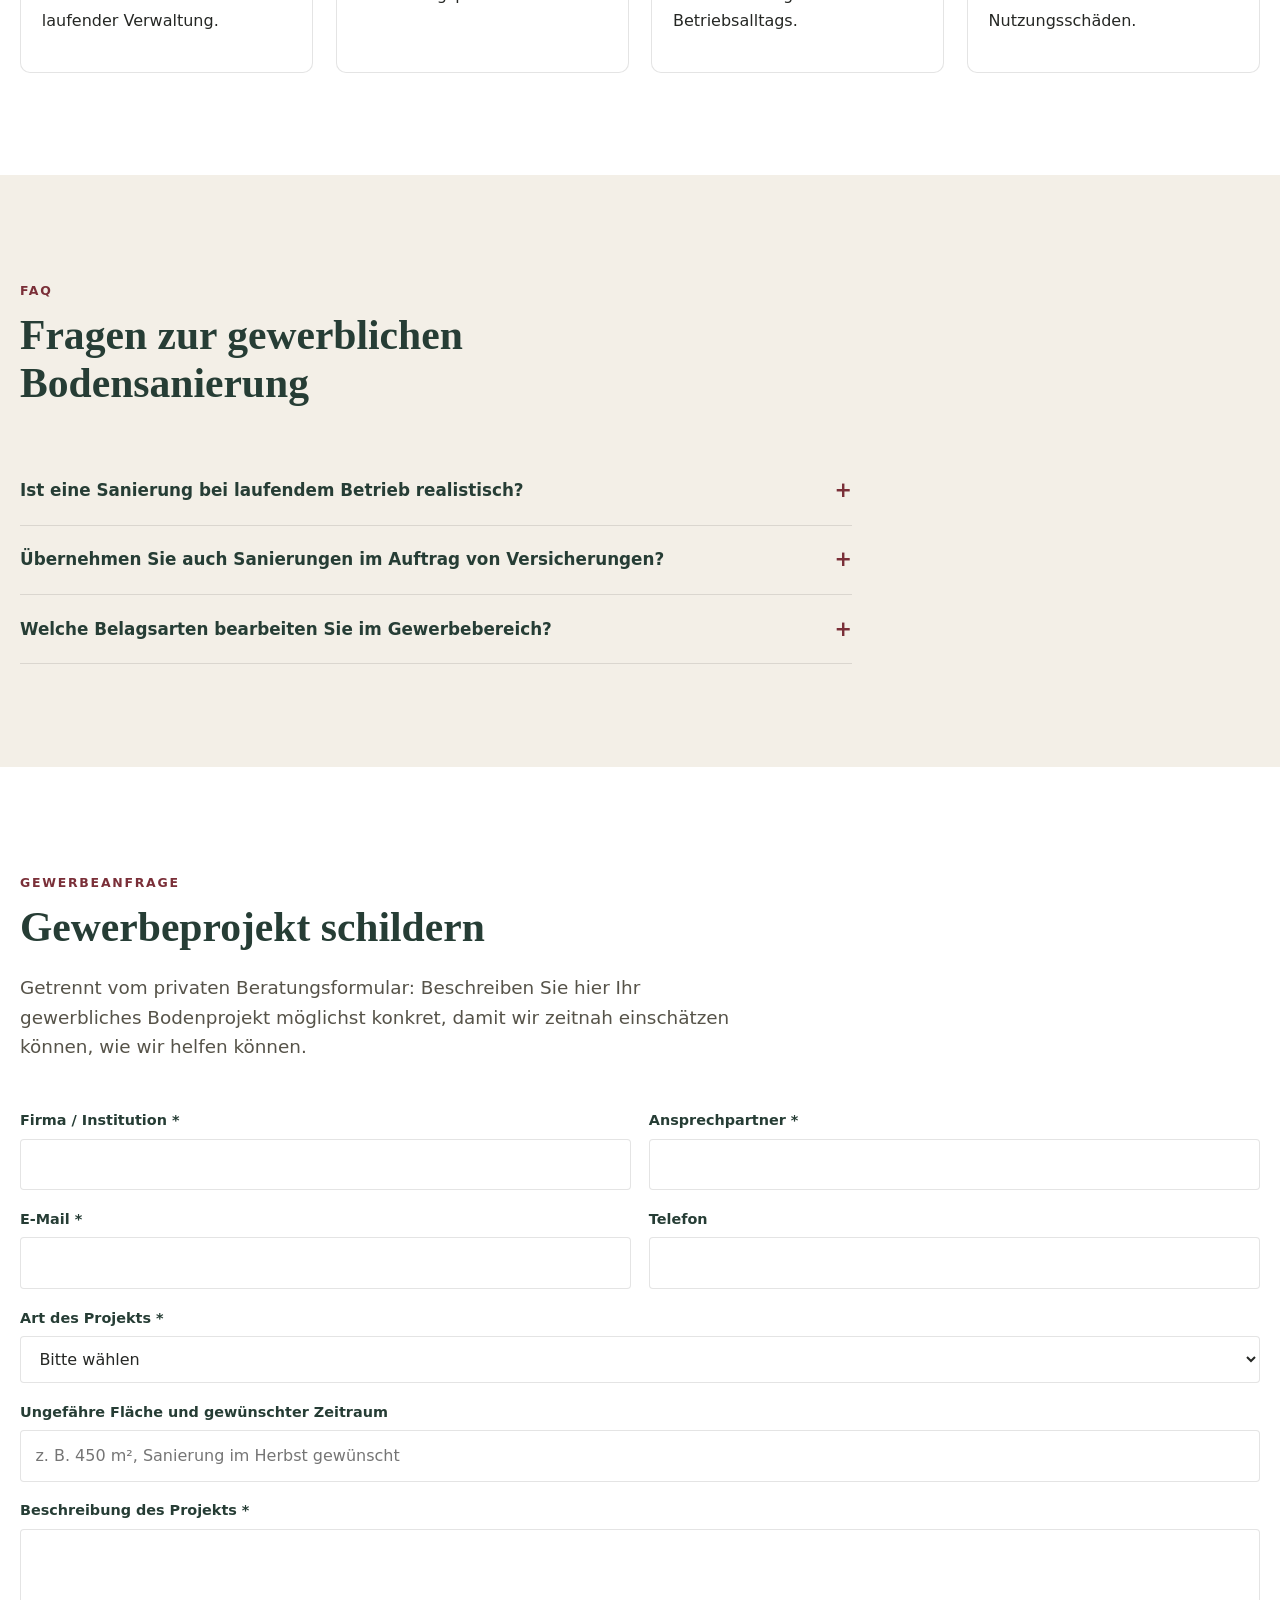
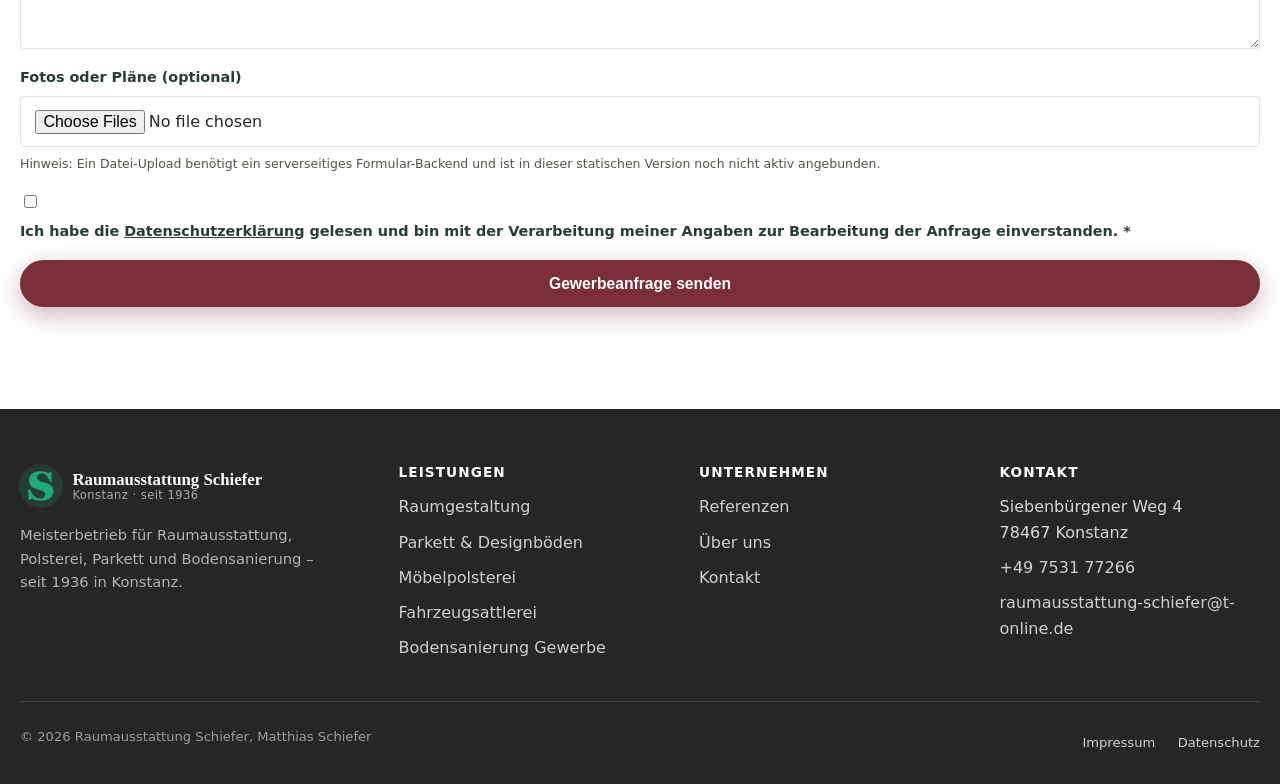
==== commit 36ae88c0: "Add logo and favicon based on client's existing green "S" mark The client's legacy website already s" ====
--- a/bodensanierung-gewerbe.html
+++ b/bodensanierung-gewerbe.html
@@ -11,6 +11,10 @@
 <meta property="og:description" content="Gewerbliche Bodensanierung in Konstanz: Wasserschadensanierung, Estrich- und Industriebodensanierung, Epoxidbeschichtung und Designbeläge – auch bei laufendem Betrieb.">
 <meta property="og:url" content="https://raumausstattung-schiefer.aurora-innovations.de/bodensanierung-gewerbe.html">
 <meta name="theme-color" content="#263D35">
+<link rel="icon" href="favicon.ico" sizes="any">
+<link rel="icon" href="assets/img/logo-mark-192.png" type="image/png" sizes="192x192">
+<link rel="apple-touch-icon" href="assets/img/apple-touch-icon.png">
+<link rel="manifest" href="site.webmanifest">
 <link rel="stylesheet" href="css/style.css">
 </head>
 <body>
@@ -19,7 +23,7 @@
 <header class="site-header">
   <div class="container">
     <a class="brand" href="index.html" aria-label="Raumausstattung Schiefer – Startseite">
-      <span class="brand-mark" aria-hidden="true">RS</span>
+      <img class="brand-mark" src="assets/img/logo-mark-96.png" width="42" height="42" alt="" aria-hidden="true">
       <span class="brand-text"><strong>Raumausstattung Schiefer</strong><span>Konstanz · seit 1936</span></span>
     </a>
     <nav class="main-nav" id="primary-navigation" data-open="false" aria-label="Hauptnavigation">
@@ -192,7 +196,7 @@
     <div class="footer-grid">
       <div class="footer-brand">
         <a class="brand" href="index.html" style="margin-bottom:1rem;">
-          <span class="brand-mark" aria-hidden="true">RS</span>
+          <img class="brand-mark" src="assets/img/logo-mark-96.png" width="42" height="42" alt="" aria-hidden="true">
           <span class="brand-text"><strong style="color:#fff;">Raumausstattung Schiefer</strong><span style="color:rgba(255,255,255,0.6);">Konstanz · seit 1936</span></span>
         </a>
         <p>Meisterbetrieb für Raumausstattung, Polsterei, Parkett und Bodensanierung – seit 1936 in Konstanz.</p>
--- a/css/style.css
+++ b/css/style.css
@@ -173,15 +173,11 @@
   width: 42px;
   height: 42px;
   border-radius: 50%;
-  background: var(--color-wald);
-  color: var(--color-leinen);
-  display: flex;
-  align-items: center;
-  justify-content: center;
-  font-family: var(--font-display);
-  font-weight: 600;
-  font-size: 1.15rem;
   flex-shrink: 0;
+  display: block;
+}
+.footer-brand .brand-mark {
+  box-shadow: 0 0 0 1px rgba(255,255,255,0.08);
 }
 .brand-text {
   display: flex;
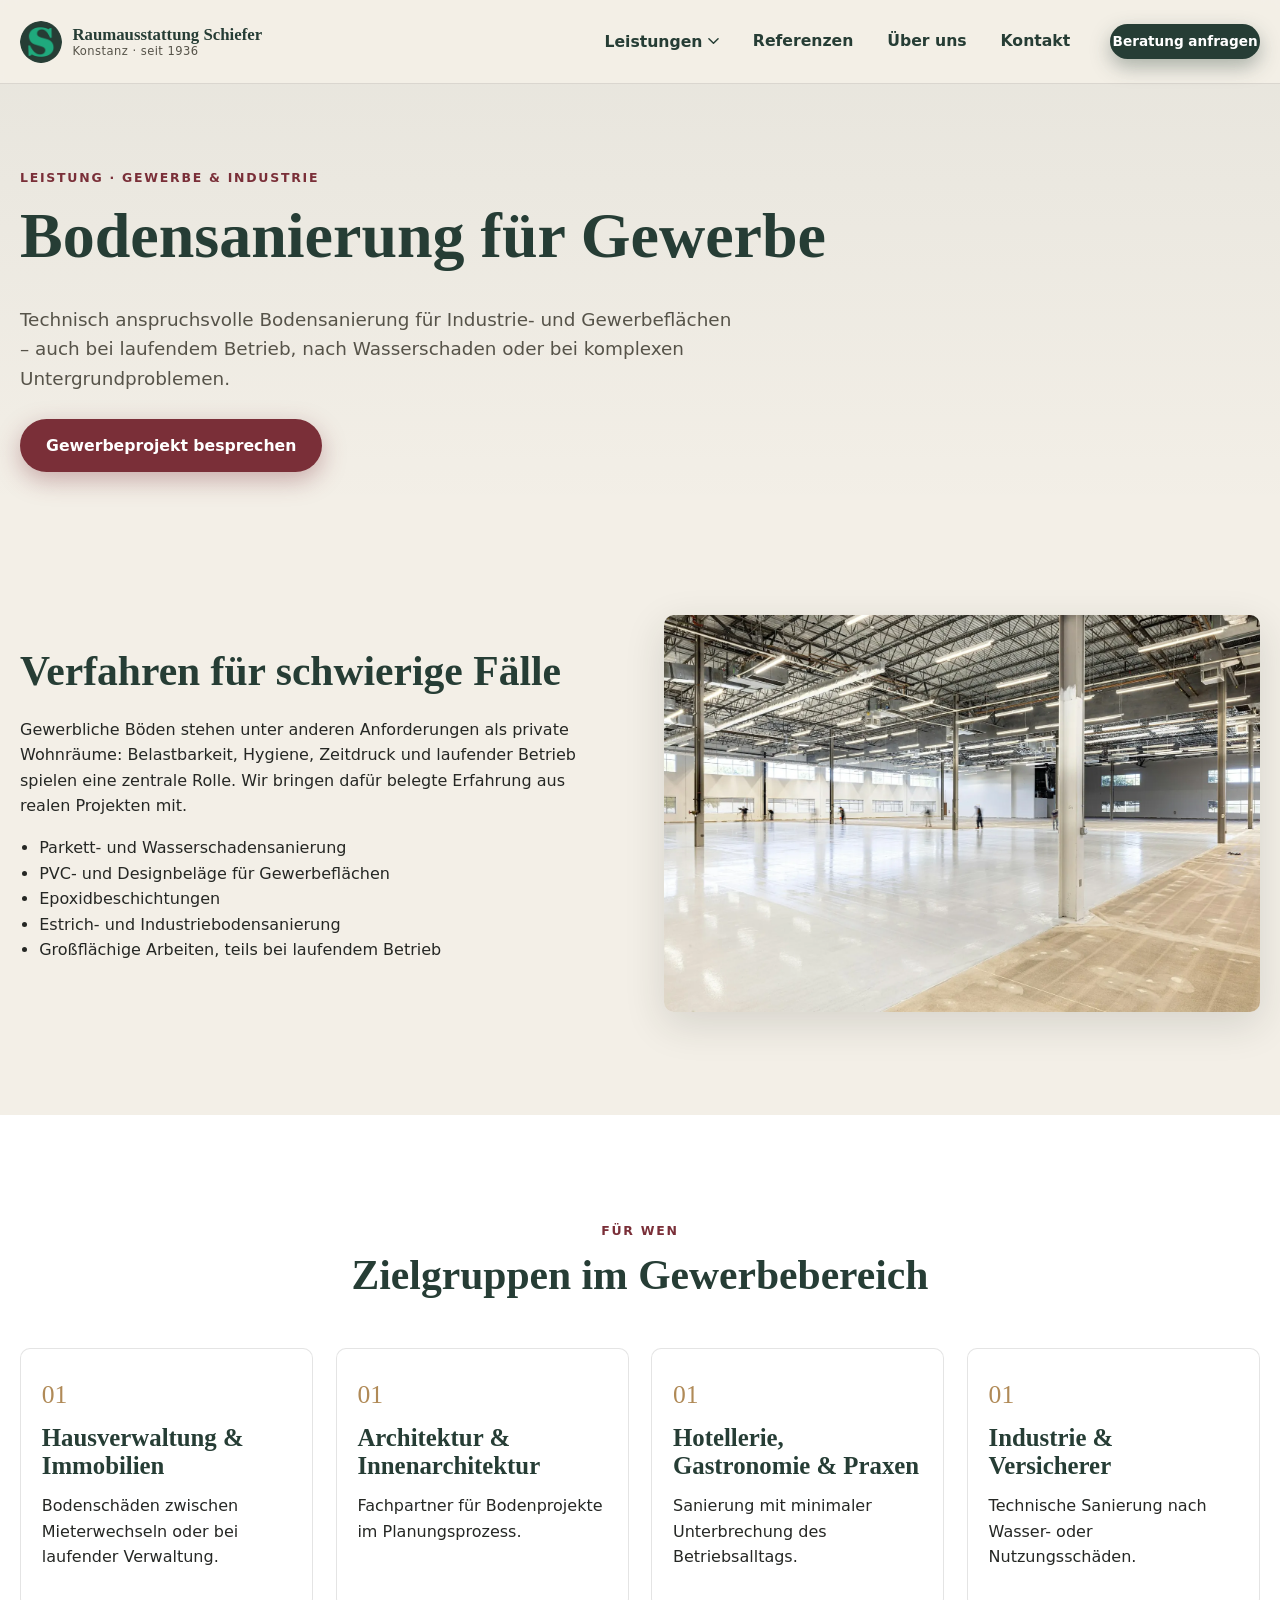
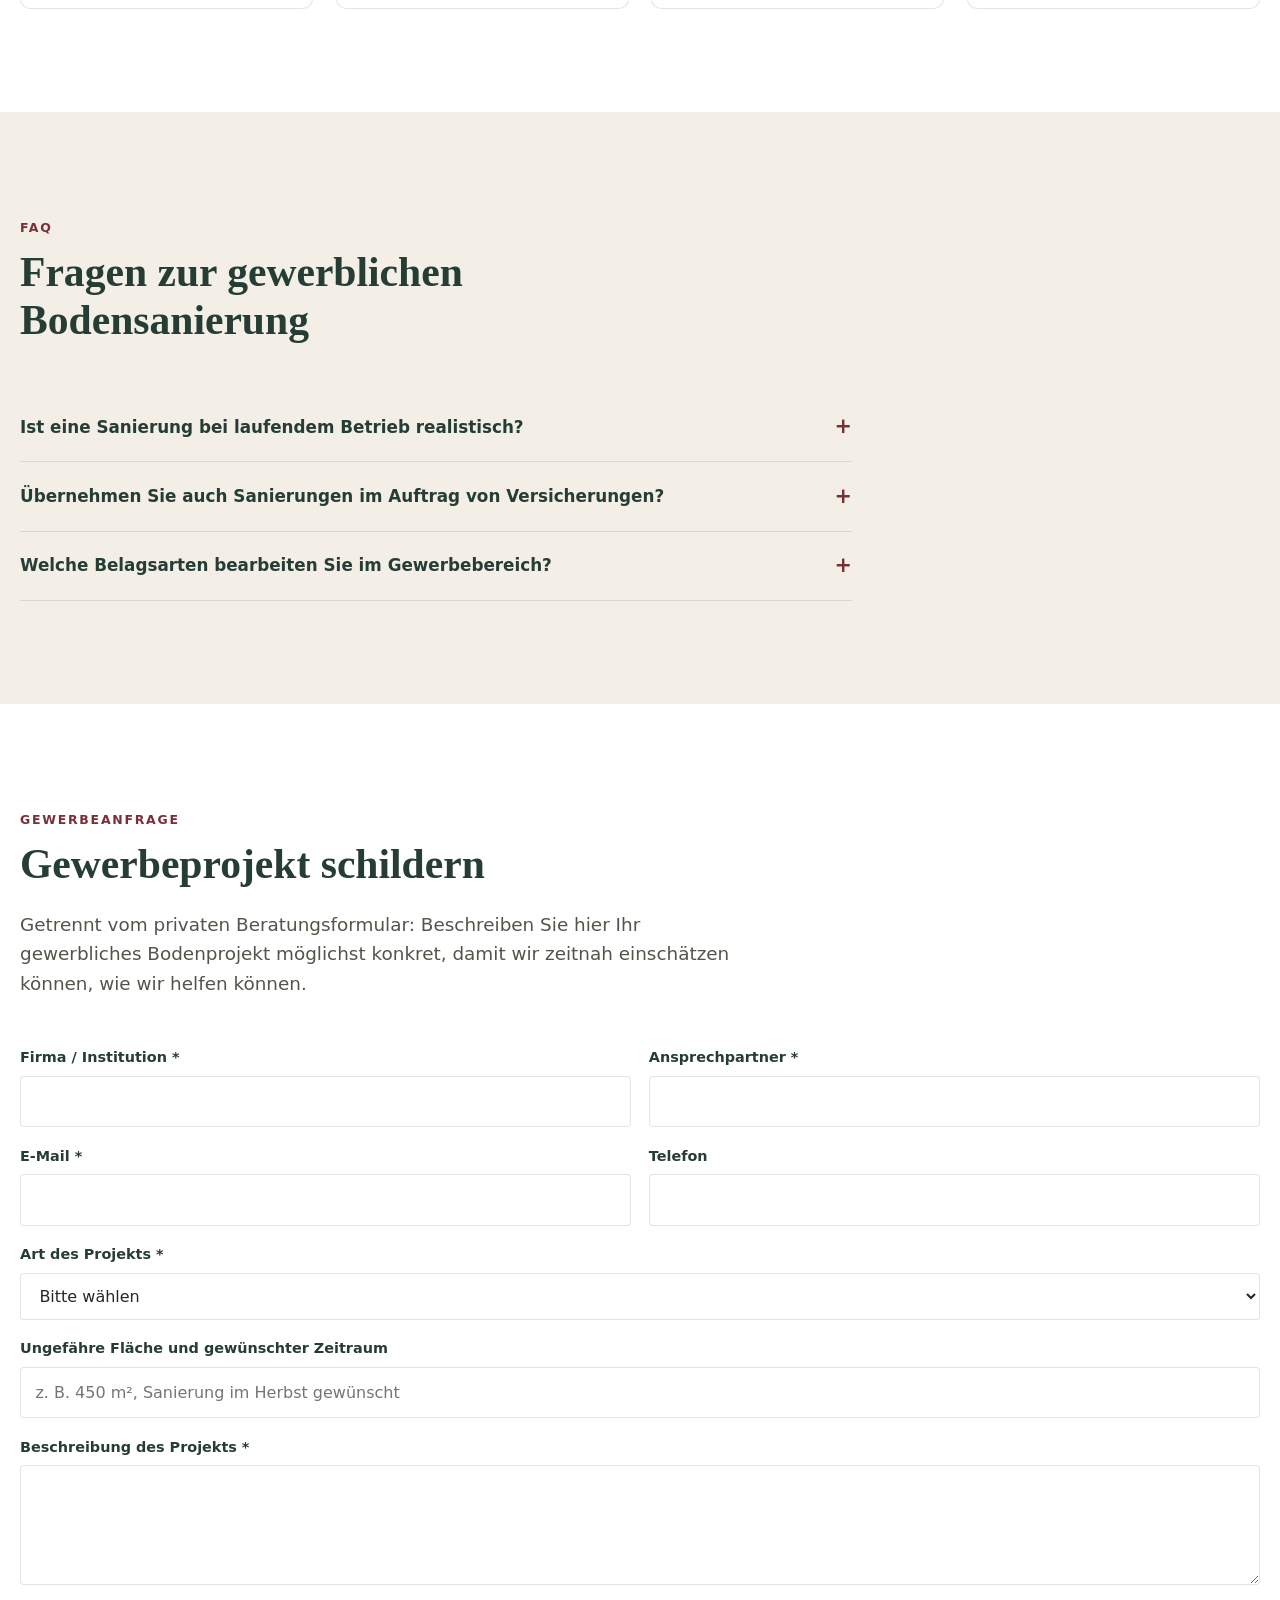
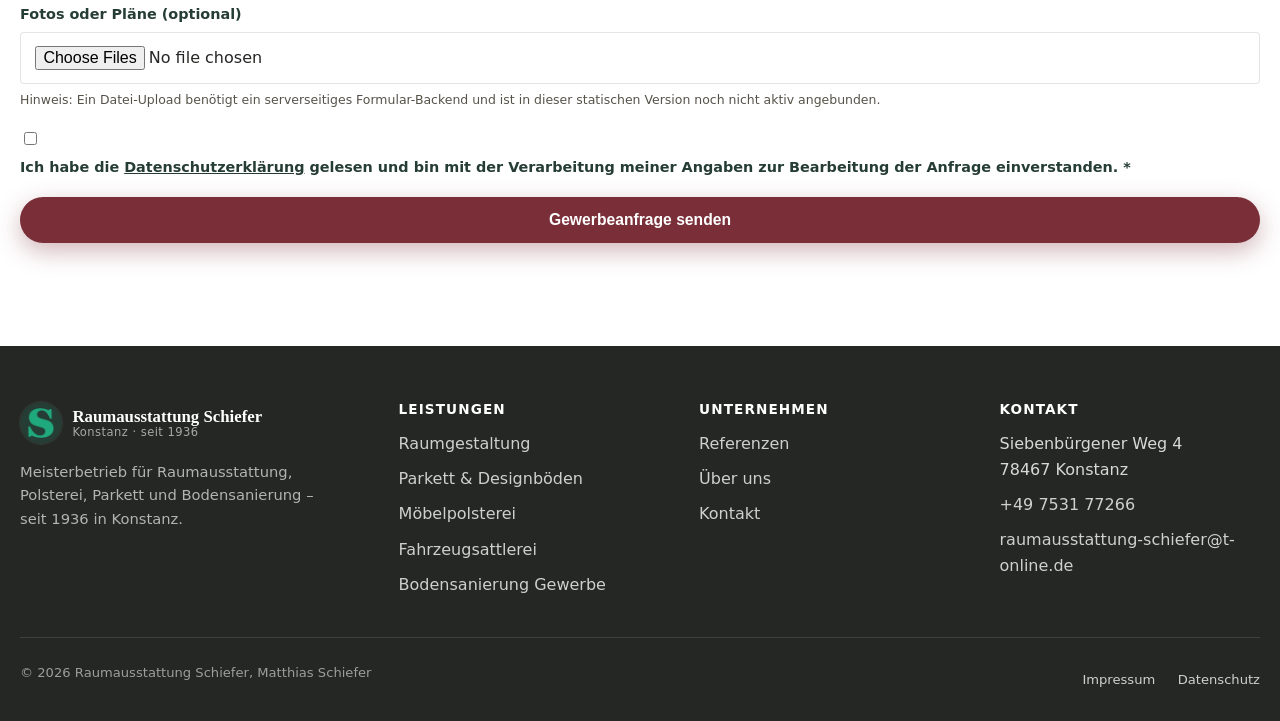
==== commit f5bfe649: "Style header CTA green, embed live Google Maps, drop breadcrumbs - Header "Beratung anfragen" button" ====
--- a/bodensanierung-gewerbe.html
+++ b/bodensanierung-gewerbe.html
@@ -54,9 +54,6 @@
 </header>
 
 <main id="main">
-  <nav class="breadcrumbs container" aria-label="Breadcrumb" style="padding-top:1.4rem;">
-    <a href="index.html">Start</a> / <span aria-current="page">Bodensanierung für Gewerbe</span>
-  </nav>
 
   <section class="page-hero">
     <div class="container">
--- a/css/style.css
+++ b/css/style.css
@@ -287,6 +287,13 @@
 .nav-dropdown-panel a::after { display: none; }
 
 .nav-cta { flex-shrink: 0; }
+.nav-cta .btn-primary {
+  background: var(--color-wald);
+  color: #fff;
+  font-size: 0.85rem;
+  box-shadow: 0 8px 20px rgba(38, 61, 53, 0.35);
+}
+.nav-cta .btn-primary:hover { background: #32544a; }
 
 .nav-toggle {
   display: none;
@@ -693,9 +700,6 @@
   position: absolute; width: 1px; height: 1px; padding: 0; margin: -1px;
   overflow: hidden; clip: rect(0,0,0,0); white-space: nowrap; border: 0;
 }
-.breadcrumbs { font-size: 0.85rem; color: var(--color-text-muted); margin-bottom: 1.2rem; }
-.breadcrumbs a { text-decoration: none; color: var(--color-text-muted); }
-.breadcrumbs a:hover { color: var(--color-bordeaux); }
 
 .page-hero {
   padding: clamp(3rem, 8vw, 5rem) 0 2.5rem;
